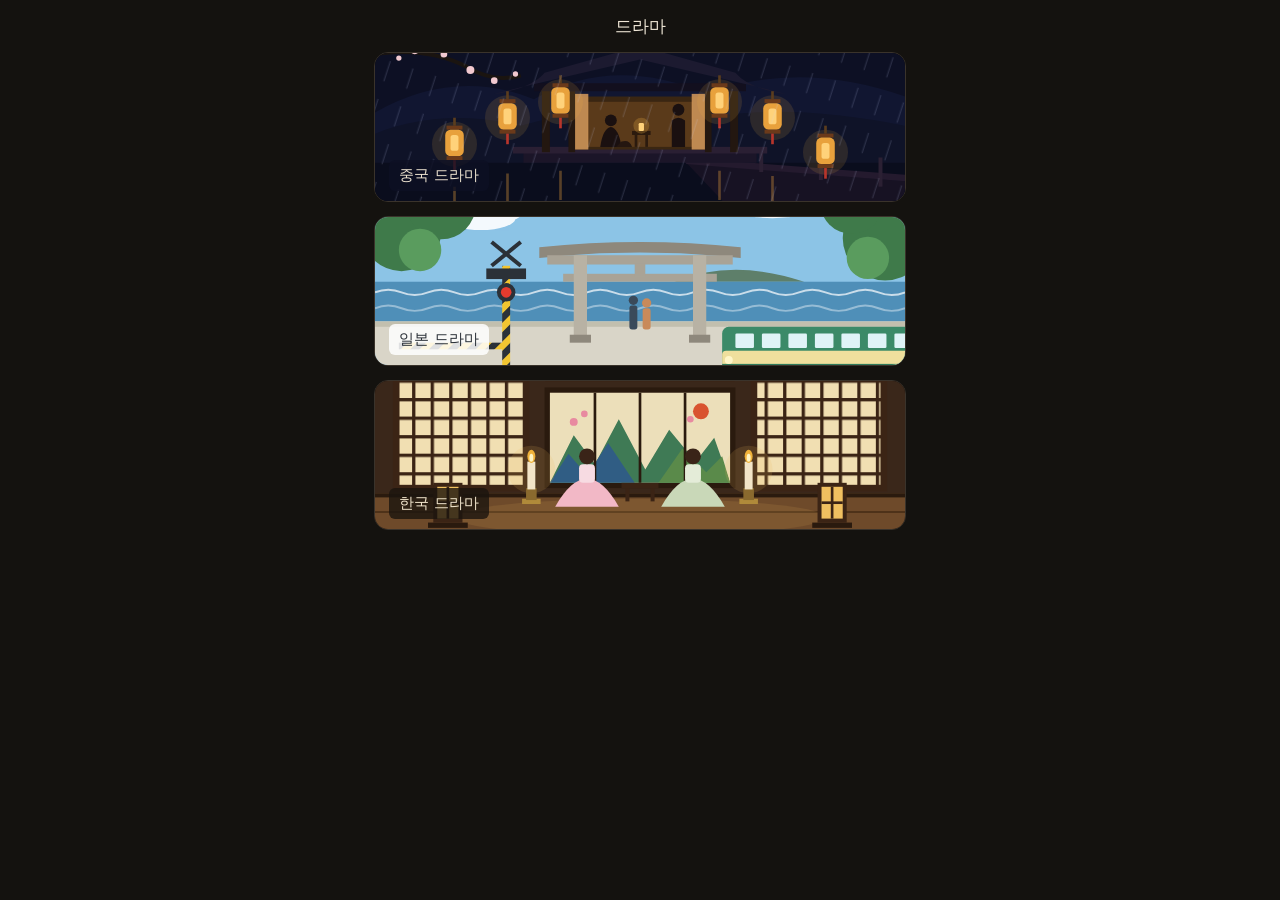
==== index.html @ fad488cf "드라마 기록 사이트 (모바일 PWA) Co-Authored-By: Claude Fable 5.1 <noreply@anthropic.com>" ====
<!DOCTYPE html>
<html lang="ko">
<head>
<meta charset="UTF-8">
<meta name="viewport" content="width=device-width, initial-scale=1, maximum-scale=1, user-scalable=no, viewport-fit=cover">
<meta name="theme-color" content="#14120f">
<meta name="mobile-web-app-capable" content="yes">
<meta name="apple-mobile-web-app-capable" content="yes">
<meta name="apple-mobile-web-app-status-bar-style" content="black-translucent">
<meta name="apple-mobile-web-app-title" content="드라마">
<meta name="format-detection" content="telephone=no">
<link rel="manifest" href="manifest.json">
<link rel="icon" href="icons/icon-192.png">
<link rel="apple-touch-icon" href="icons/icon-192.png">
<script src="js/pwa.js"></script>
<title>나의 드라마</title>
<link rel="stylesheet" href="css/base.css">
<style>
  :root {
    --font-body: -apple-system, "Apple SD Gothic Neo", "Noto Sans KR", "Malgun Gothic", Roboto, system-ui, sans-serif; --font-display: -apple-system, "Apple SD Gothic Neo", "Noto Sans KR", "Malgun Gothic", Roboto, system-ui, sans-serif;
    --bg: #14120f; --header-bg: #14120f; --header-ink: #efe6d6; --ink: #efe6d6; --ink-soft: #9b8f7c;
    --card: #221e19; --field: #2a251f; --line: #3a332b; --accent: #e8a13c; --accent-ink: #1b1207;
    --accent-soft: rgba(232,161,60,.16); --danger: #e0655e; --overlay: rgba(0,0,0,.6); --radius: 10px;
  }
  .site-header h1 { padding: 16px 16px 10px; text-align: center; }
</style>
</head>
<body>
<header class="site-header">
  <h1>드라마</h1>
</header>
<main class="home">
  <a class="door cn" href="cn.html"><div class="scene" data-scene="cn"></div><h2>중국 드라마</h2></a>
  <a class="door jp" href="jp.html"><div class="scene" data-scene="jp"></div><h2>일본 드라마</h2></a>
  <a class="door kr" href="kr.html"><div class="scene" data-scene="kr"></div><h2>한국 드라마</h2></a>
</main>
<script src="js/scenes.js"></script>
</body>
</html>
---- css/base.css ----
/* 공용 구조 스타일 (모바일 기준). 색은 각 테마 CSS의 변수로.
   글자 크기는 rem, 여백/크기는 px. (js/pwa.js 가 시스템 글꼴 확대를 상쇄) */
*, *::before, *::after { box-sizing: border-box; }
html {
  -webkit-text-size-adjust: 100%;
  text-size-adjust: 100%;
  background: var(--bg);
  touch-action: manipulation;
}
body {
  margin: 0; min-height: 100vh;
  font-family: var(--font-body);
  font-size: 1rem;
  color: var(--ink);
  background: var(--bg);
  line-height: 1.5;
  -webkit-tap-highlight-color: transparent;
  overflow-x: hidden;
}
a { color: inherit; }
button, input, select, textarea { font: inherit; color: inherit; }
img { display: block; max-width: 100%; }
[hidden] { display: none !important; }
.muted { color: var(--ink-soft); }

/* 헤더: 장면 그림 + 제목/탭 + 장식 띠 */
.site-header { padding-top: env(safe-area-inset-top); background: var(--header-bg); color: var(--header-ink); }
.scene { height: 168px; overflow: hidden; background: var(--header-bg); }
.scene svg { width: 100%; height: 100%; display: block; }
.title-bar { padding: 12px 16px 12px; text-align: center; }
.site-header h1 { font-family: var(--font-display); font-size: 1.05rem; font-weight: 500; margin: 0; line-height: 1.2; }
.site-nav { display: flex; justify-content: center; gap: 6px; margin-top: 10px; }
.site-nav a {
  flex: 1; max-width: 120px; text-decoration: none; padding: 8px 0; border-radius: 999px;
  border: 1px solid var(--line); font-size: .85rem; color: var(--ink-soft); background: var(--card);
}
.site-nav a.current { color: var(--accent-ink); border-color: var(--accent); background: var(--accent); }
.ornament { height: 8px; background: var(--ornament) repeat-x; background-size: auto 8px; }

main { max-width: 560px; margin: 0 auto; padding: 14px 14px calc(40px + env(safe-area-inset-bottom)); }

/* 로그인 */
.auth-gate { display: grid; place-items: center; padding: 24px 0; }
.auth-card { width: 100%; background: var(--card); border: 1px solid var(--line); border-radius: var(--radius); padding: 22px 18px; display: grid; gap: 12px; }
.auth-card h2 { margin: 0; font-size: 1.1rem; font-weight: 700; }
.auth-err { color: var(--danger); font-size: .85rem; min-height: 1em; margin: 0; }

label { display: grid; gap: 4px; font-size: .85rem; color: var(--ink-soft); }
input, select, textarea {
  width: 100%; padding: 10px 12px; border-radius: 8px; font-size: 1rem;
  border: 1px solid var(--line); background: var(--field); color: var(--ink);
  outline: none; -webkit-appearance: none; appearance: none;
}
select { padding-right: 28px; background-image: none; }
input:focus, select:focus, textarea:focus { border-color: var(--accent); }
textarea { resize: vertical; }
input[type="search"]::-webkit-search-cancel-button { -webkit-appearance: none; }

/* 버튼 */
.btn { border: 1px solid var(--line); background: var(--card); color: var(--ink); padding: 10px 16px; border-radius: 999px; cursor: pointer; white-space: nowrap; font-size: .95rem; }
.btn.primary { background: var(--accent); color: var(--accent-ink); border-color: var(--accent); }
.btn.ghost.active { background: var(--accent-soft); border-color: var(--accent); }
.btn.danger { color: var(--danger); border-color: var(--danger); }
.btn:disabled { opacity: .6; cursor: default; }
.link { background: none; border: 0; padding: 0; cursor: pointer; color: var(--ink-soft); text-decoration: underline; text-underline-offset: 3px; font-size: .85rem; }
.link.danger { color: var(--danger); }

/* 툴바 */
.toolbar { display: grid; gap: 8px; margin-bottom: 10px; }
.chips { display: flex; gap: 6px; overflow-x: auto; padding-bottom: 2px; scrollbar-width: none; }
.chips::-webkit-scrollbar { display: none; }
.chip { flex: 0 0 auto; border: 1px solid var(--line); background: var(--card); padding: 7px 14px; border-radius: 999px; cursor: pointer; font-size: .85rem; color: var(--ink-soft); }
.chip.active { background: var(--accent); color: var(--accent-ink); border-color: var(--accent); }
.toolbar-right { display: flex; gap: 6px; }
.toolbar-right select { flex: 1; min-width: 0; padding: 8px 10px; font-size: .9rem; }
.toolbar-right .btn { padding: 8px 14px; font-size: .9rem; }
.tagbar { display: flex; flex-wrap: wrap; gap: 6px; align-items: center; margin-bottom: 14px; }
.tag { border: 0; background: var(--accent-soft); color: var(--ink); padding: 5px 10px; border-radius: 6px; font-size: .8rem; cursor: pointer; }
.tag small { opacity: .6; }
.tag.active { background: var(--accent); color: var(--accent-ink); }
.tag.static { cursor: default; }

/* 통계 */
.stats { background: var(--card); border: 1px solid var(--line); border-radius: var(--radius); padding: 14px; margin-bottom: 16px; }
.stat-tiles { display: grid; grid-template-columns: repeat(4, 1fr); gap: 6px; margin-bottom: 16px; }
.tile { background: var(--field); border-radius: 10px; padding: 10px 4px; text-align: center; }
.tile b { display: block; font-size: 1.3rem; font-weight: 700; color: var(--accent); line-height: 1.1; }
.tile span { font-size: .7rem; color: var(--ink-soft); }
.stat-row { display: grid; gap: 16px; }
.stats h4 { margin: 0 0 10px; font-size: .85rem; color: var(--ink-soft); font-weight: 500; }
.bars { display: grid; grid-template-columns: repeat(12, 1fr); gap: 3px; height: 110px; align-items: end; }
.bar-col { display: grid; grid-template-rows: 1fr auto; height: 100%; text-align: center; font-size: .65rem; color: var(--ink-soft); }
.bar-fill { align-self: end; background: var(--accent); border-radius: 3px 3px 0 0; min-height: 2px; position: relative; }
.bar-fill em { position: absolute; top: -16px; left: 0; right: 0; font-style: normal; font-size: .65rem; color: var(--ink); }
.top3 ol { margin: 0; padding-left: 20px; display: grid; gap: 6px; }
.top3 li { cursor: pointer; display: flex; justify-content: space-between; gap: 8px; align-items: baseline; }

/* 카드 그리드 */
.grid { display: grid; grid-template-columns: repeat(3, 1fr); gap: 14px 10px; }
.card { background: var(--card); border: 1px solid var(--line); border-radius: var(--radius); overflow: hidden; cursor: pointer; display: flex; flex-direction: column; }
.poster-wrap { position: relative; aspect-ratio: 2 / 3; overflow: hidden; background: var(--field); }
.poster { width: 100%; height: 100%; object-fit: cover; }
.poster.placeholder { display: grid; place-items: center; font-size: 1.6rem; color: var(--accent); background: var(--field); }
.badge { position: absolute; top: 6px; left: 6px; font-size: .65rem; padding: 3px 7px; border-radius: 999px; background: var(--badge-bg); color: var(--badge-ink); }
.status-done .badge { background: var(--accent); color: var(--accent-ink); }
.status-dropped .poster { filter: grayscale(.7); opacity: .8; }
.card-body { padding: 8px 8px 10px; display: grid; gap: 4px; }
.card-body h3 { margin: 0; font-size: .85rem; font-weight: 700; line-height: 1.3; word-break: keep-all; }
.orig { margin: 0; font-size: .7rem; color: var(--ink-soft); }
.prog { display: grid; gap: 3px; }
.prog .bar { height: 4px; background: var(--line); border-radius: 2px; overflow: hidden; }
.prog .bar span { display: block; height: 100%; background: var(--accent); }
.prog small { font-size: .68rem; color: var(--ink-soft); }
.stars { display: inline-flex; align-items: center; gap: 1px; font-size: 1rem; color: var(--star-off); }
.stars.small { font-size: .8rem; }
.stars i { font-style: normal; position: relative; }
.stars i.on { color: var(--star); }
.stars i.half::before { content: "\2605"; position: absolute; left: 0; top: 0; width: 50%; overflow: hidden; color: var(--star); }
.stars b { font-size: .78em; color: var(--ink-soft); margin-left: 4px; font-weight: 500; }
.stars.none { font-size: .7rem; }
.card-tags { display: flex; gap: 4px; flex-wrap: wrap; }
.card-tags span { font-size: .68rem; color: var(--ink-soft); }
.empty { text-align: center; padding: 56px 16px; color: var(--ink-soft); display: grid; gap: 14px; justify-items: center; }
.empty p { margin: 0; }
.nothing { grid-column: 1 / -1; text-align: center; padding: 40px 0; }
.shelf-foot { display: flex; gap: 14px; justify-content: center; flex-wrap: wrap; margin-top: 36px; font-size: .8rem; }

/* 모달 (아래에서 올라오는 시트) */
.modal { position: fixed; inset: 0; background: var(--overlay); display: flex; align-items: flex-end; justify-content: center; z-index: 50; }
.modal-box {
  position: relative; background: var(--card); color: var(--ink); border: 1px solid var(--line); border-bottom: 0;
  border-radius: 16px 16px 0 0; width: 100%; max-width: 560px; max-height: 92vh; max-height: 92dvh; overflow-y: auto;
  padding: 20px 16px calc(24px + env(safe-area-inset-bottom)); animation: up .22s ease-out;
}
@keyframes up { from { transform: translateY(24px); opacity: 0; } }
.close { position: absolute; top: 6px; right: 8px; border: 0; background: none; font-size: 1.8rem; cursor: pointer; color: var(--ink-soft); line-height: 1; padding: 6px 10px; }
.detail-grid { display: grid; grid-template-columns: 120px 1fr; gap: 14px; }
.detail-poster .poster { border-radius: 8px; aspect-ratio: 2 / 3; }
.detail-info { min-width: 0; }
.detail-info .badge { position: static; display: inline-block; margin-bottom: 6px; }
.detail-info h2 { margin: 0 0 2px; font-weight: 700; font-size: 1.15rem; line-height: 1.25; word-break: keep-all; padding-right: 28px; }
.detail-info .orig { font-size: .8rem; margin-bottom: 6px; }
.detail-info .prog { margin: 8px 0; }
.meta { display: grid; grid-template-columns: auto 1fr; gap: 4px 12px; margin: 10px 0 0; font-size: .82rem; }
.meta dt { color: var(--ink-soft); }
.meta dd { margin: 0; }
.detail-sections { margin-top: 12px; }
.detail-sections section { margin-top: 14px; }
.detail-sections h4 { margin: 0 0 4px; font-size: .78rem; letter-spacing: .06em; color: var(--accent); font-weight: 700; }
.detail-sections p { margin: 0; font-size: .92rem; white-space: pre-line; }
.quotes blockquote { margin: 8px 0 0; padding: 10px 12px; border-left: 3px solid var(--accent); background: var(--field); border-radius: 0 8px 8px 0; }
.quotes blockquote p { font-size: .95rem; }
.quotes footer { font-size: .75rem; color: var(--ink-soft); margin-top: 4px; }
.detail-actions { display: flex; gap: 8px; margin-top: 20px; }
.detail-actions .btn { flex: 1; }

/* 폼 */
.drama-form h2 { margin: 0 0 14px; font-size: 1.1rem; font-weight: 700; }
.form-grid { display: grid; gap: 14px; }
.poster-col { display: grid; grid-template-columns: 110px 1fr; gap: 14px; align-items: start; }
.fields { display: grid; gap: 10px; }
.row { display: grid; grid-template-columns: repeat(3, 1fr); gap: 8px; }
.row.two { grid-template-columns: 1fr 1fr; }
.poster-drop { aspect-ratio: 2 / 3; border: 2px dashed var(--line); border-radius: 8px; display: grid; place-items: center; cursor: pointer; overflow: hidden; background: var(--field); text-align: center; color: var(--ink-soft); font-size: .85rem; position: relative; }
.poster-drop.over { border-color: var(--accent); }
.poster-drop img { position: absolute; inset: 0; width: 100%; height: 100%; object-fit: cover; }
.rating-input { display: flex; align-items: center; gap: 2px; font-size: 1.9rem; color: var(--star-off); user-select: none; flex-wrap: wrap; }
.rating-input span { position: relative; cursor: pointer; line-height: 1; }
.rating-input span i { position: absolute; top: 0; bottom: 0; width: 50%; }
.rating-input span i.l { left: 0; } .rating-input span i.r { right: 0; }
.rating-input span.on { color: var(--star); }
.rating-input span.half::before { content: "\2605"; position: absolute; left: 0; top: 0; width: 50%; overflow: hidden; color: var(--star); }
.rating-input b { font-size: .95rem; color: var(--ink); margin-left: 6px; min-width: 2em; }
.rating-input .link { font-size: .75rem; margin-left: auto; }
.quotes-edit { border-top: 1px dashed var(--line); padding-top: 10px; display: grid; gap: 8px; }
.quotes-head { display: flex; justify-content: space-between; font-size: .85rem; color: var(--ink-soft); }
.quote-item { display: grid; grid-template-columns: 1fr auto; gap: 6px; background: var(--field); padding: 8px; border-radius: 8px; }
.quote-item textarea { grid-column: 1 / -1; }
.form-actions { display: flex; gap: 8px; margin-top: 16px; }
.form-actions .btn { flex: 1; }

/* 토스트 */
.toast { position: fixed; left: 50%; bottom: calc(24px + env(safe-area-inset-bottom)); transform: translateX(-50%); background: var(--ink); color: var(--bg); padding: 10px 18px; border-radius: 999px; font-size: .85rem; z-index: 99; white-space: nowrap; }
.toast.err { background: var(--danger); color: #fff; }

/* 홈 */
.home { display: grid; gap: 14px; padding-top: 6px; }
.door { position: relative; display: block; height: 150px; text-decoration: none; border-radius: 14px; overflow: hidden; border: 1px solid var(--line); }
.door .scene { position: absolute; inset: 0; height: 100%; }
.door h2 { position: absolute; left: 14px; bottom: 10px; margin: 0; font-family: var(--font-display); font-size: .95rem; font-weight: 500; padding: 4px 10px; border-radius: 6px; }
.door.cn h2 { background: rgba(13, 16, 36, .8); color: #ece2cf; }
.door.jp h2 { background: rgba(255, 255, 255, .85); color: #2b3138; }
.door.kr h2 { background: rgba(27, 20, 14, .8); color: #f0e4cc; }
.card-body h3, .detail-info h2, .drama-form h2, .auth-card h2, .tile b { font-family: var(--font-display); }

@media (min-width: 480px) {
  .grid { grid-template-columns: repeat(4, 1fr); }
}
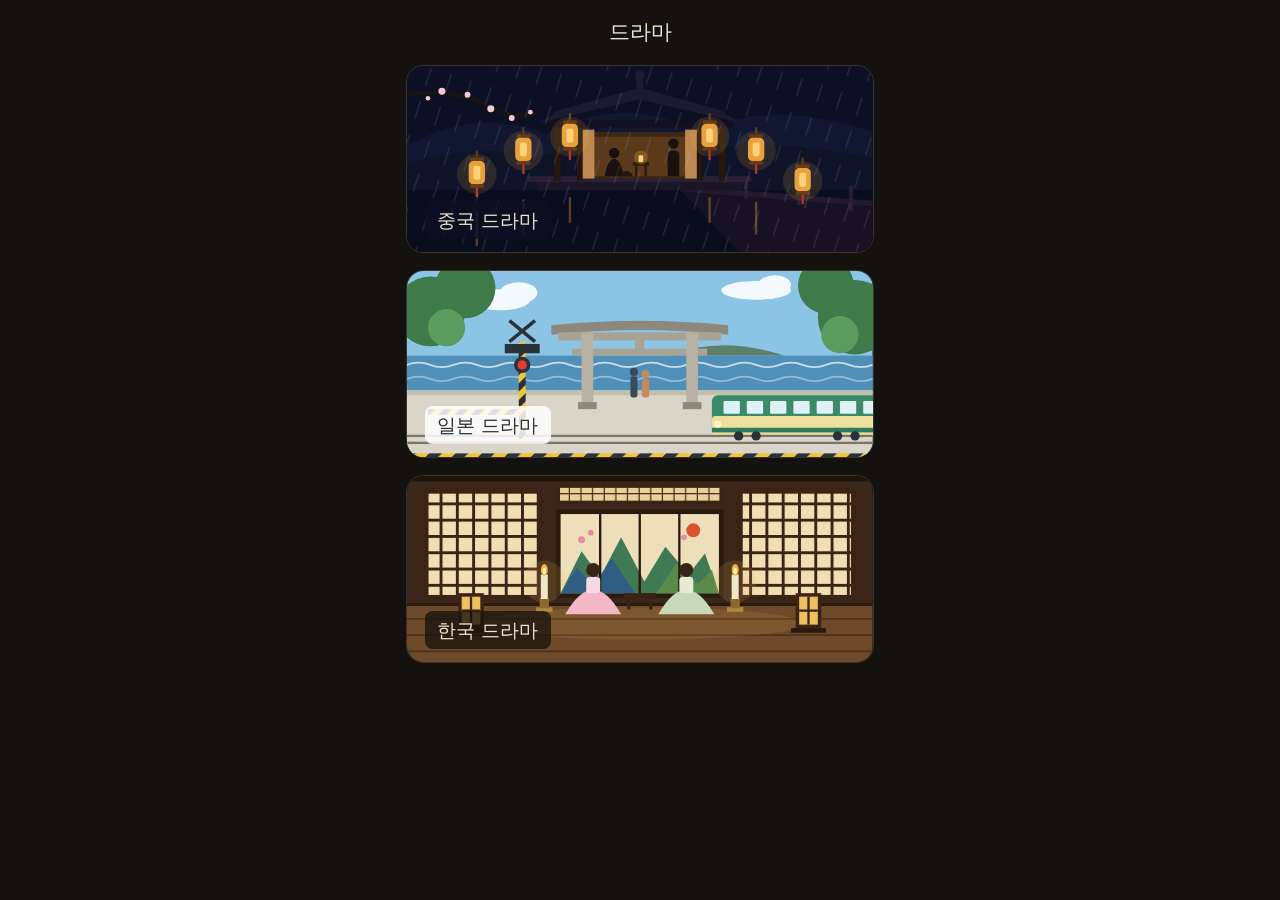
==== commit f9c024d4: "인앱 브라우저 확대 대응: 402px 고정 무대 + zoom 방식 Co-Authored-By: Claude Fable 5.1 <noreply@anthropic.com>" ====
--- a/index.html
+++ b/index.html
@@ -2,7 +2,7 @@
 <html lang="ko">
 <head>
 <meta charset="UTF-8">
-<meta name="viewport" content="width=device-width, initial-scale=1, maximum-scale=1, user-scalable=no, viewport-fit=cover">
+<meta name="viewport" content="width=device-width, initial-scale=1.0, minimum-scale=1.0, maximum-scale=1.0, user-scalable=no, shrink-to-fit=no, viewport-fit=cover">
 <meta name="theme-color" content="#14120f">
 <meta name="mobile-web-app-capable" content="yes">
 <meta name="apple-mobile-web-app-capable" content="yes">
@@ -26,6 +26,7 @@
 </style>
 </head>
 <body>
+<div class="stage">
 <header class="site-header">
   <h1>드라마</h1>
 </header>
@@ -34,6 +35,7 @@
   <a class="door jp" href="jp.html"><div class="scene" data-scene="jp"></div><h2>일본 드라마</h2></a>
   <a class="door kr" href="kr.html"><div class="scene" data-scene="kr"></div><h2>한국 드라마</h2></a>
 </main>
+</div>
 <script src="js/scenes.js"></script>
 </body>
 </html>
--- a/css/base.css
+++ b/css/base.css
@@ -1,12 +1,21 @@
 /* 공용 구조 스타일 (모바일 기준). 색은 각 테마 CSS의 변수로.
    글자 크기는 rem, 여백/크기는 px. (js/pwa.js 가 시스템 글꼴 확대를 상쇄) */
-*, *::before, *::after { box-sizing: border-box; }
+/* 카카오톡 인앱 브라우저 확대 대응: 402px 고정 폭으로 그린 뒤 .stage 전체를 zoom 으로 화면 폭에 맞춘다 (js/pwa.js 가 --k 계산) */
+*, *::before, *::after {
+  box-sizing: border-box;
+  -webkit-text-size-adjust: 100% !important;
+  text-size-adjust: 100% !important;
+}
 html {
-  -webkit-text-size-adjust: 100%;
-  text-size-adjust: 100%;
+  --env-top: env(safe-area-inset-top, 0px);
+  --env-bottom: env(safe-area-inset-bottom, 0px);
+  font-size: 16px;
   background: var(--bg);
   touch-action: manipulation;
-}
+  overflow-x: hidden;
+}
+.stage { width: 402px; margin: 0 auto; min-height: var(--stage-h, 100vh); zoom: var(--k, 1); }
+.modal, .toast { zoom: var(--k, 1); }
 body {
   margin: 0; min-height: 100vh;
   font-family: var(--font-body);
@@ -24,7 +33,7 @@
 .muted { color: var(--ink-soft); }
 
 /* 헤더: 장면 그림 + 제목/탭 + 장식 띠 */
-.site-header { padding-top: env(safe-area-inset-top); background: var(--header-bg); color: var(--header-ink); }
+.site-header { padding-top: var(--safe-top, 0px); background: var(--header-bg); color: var(--header-ink); }
 .scene { height: 168px; overflow: hidden; background: var(--header-bg); }
 .scene svg { width: 100%; height: 100%; display: block; }
 .title-bar { padding: 12px 16px 12px; text-align: center; }
@@ -37,7 +46,7 @@
 .site-nav a.current { color: var(--accent-ink); border-color: var(--accent); background: var(--accent); }
 .ornament { height: 8px; background: var(--ornament) repeat-x; background-size: auto 8px; }
 
-main { max-width: 560px; margin: 0 auto; padding: 14px 14px calc(40px + env(safe-area-inset-bottom)); }
+main { margin: 0 auto; padding: 14px 14px calc(40px + var(--safe-bottom, 0px)); }
 
 /* 로그인 */
 .auth-gate { display: grid; place-items: center; padding: 24px 0; }
@@ -129,8 +138,8 @@
 .modal { position: fixed; inset: 0; background: var(--overlay); display: flex; align-items: flex-end; justify-content: center; z-index: 50; }
 .modal-box {
   position: relative; background: var(--card); color: var(--ink); border: 1px solid var(--line); border-bottom: 0;
-  border-radius: 16px 16px 0 0; width: 100%; max-width: 560px; max-height: 92vh; max-height: 92dvh; overflow-y: auto;
-  padding: 20px 16px calc(24px + env(safe-area-inset-bottom)); animation: up .22s ease-out;
+  border-radius: 16px 16px 0 0; width: 100%; max-width: 560px; max-height: calc(var(--stage-h, 100vh) * .92); overflow-y: auto;
+  padding: 20px 16px calc(24px + var(--safe-bottom, 0px)); animation: up .22s ease-out;
 }
 @keyframes up { from { transform: translateY(24px); opacity: 0; } }
 .close { position: absolute; top: 6px; right: 8px; border: 0; background: none; font-size: 1.8rem; cursor: pointer; color: var(--ink-soft); line-height: 1; padding: 6px 10px; }
@@ -180,7 +189,7 @@
 .form-actions .btn { flex: 1; }
 
 /* 토스트 */
-.toast { position: fixed; left: 50%; bottom: calc(24px + env(safe-area-inset-bottom)); transform: translateX(-50%); background: var(--ink); color: var(--bg); padding: 10px 18px; border-radius: 999px; font-size: .85rem; z-index: 99; white-space: nowrap; }
+.toast { position: fixed; left: 50%; bottom: calc(24px + var(--safe-bottom, 0px)); transform: translateX(-50%); background: var(--ink); color: var(--bg); padding: 10px 18px; border-radius: 999px; font-size: .85rem; z-index: 99; white-space: nowrap; }
 .toast.err { background: var(--danger); color: #fff; }
 
 /* 홈 */
@@ -193,6 +202,3 @@
 .door.kr h2 { background: rgba(27, 20, 14, .8); color: #f0e4cc; }
 .card-body h3, .detail-info h2, .drama-form h2, .auth-card h2, .tile b { font-family: var(--font-display); }
 
-@media (min-width: 480px) {
-  .grid { grid-template-columns: repeat(4, 1fr); }
-}
